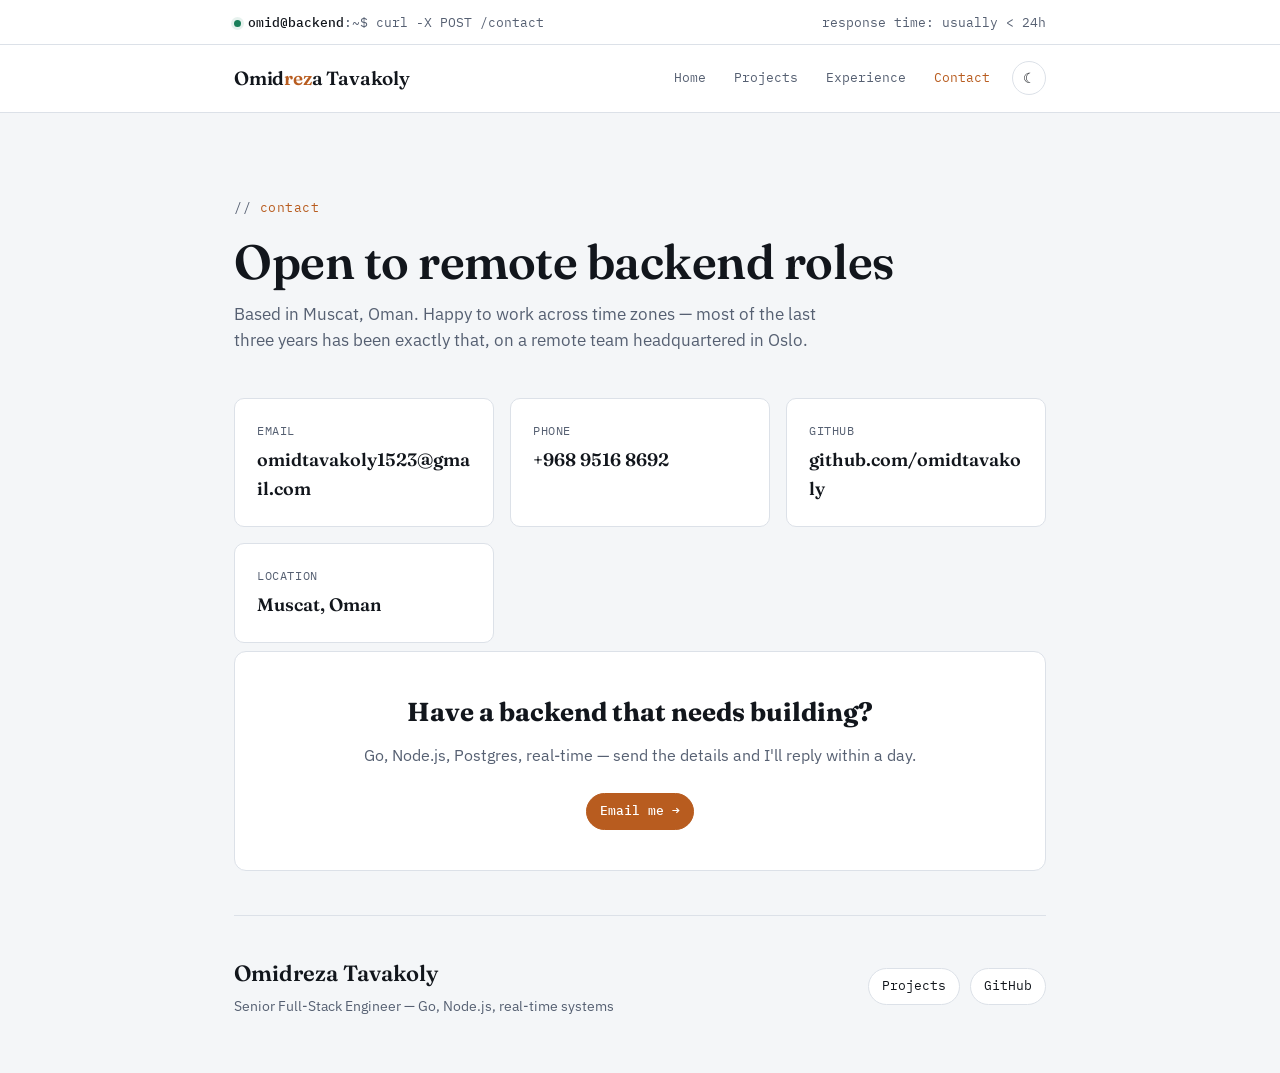
==== contact.html @ 440e560e "Initial portfolio site Static 4-page site (home, projects, experience, contact) built from GitHub re" ====
<!doctype html>
<html lang="en">
<head>
<meta charset="utf-8">
<meta name="viewport" content="width=device-width, initial-scale=1">
<title>Contact — Omidreza Tavakoly</title>
<meta name="description" content="Get in touch with Omidreza Tavakoly — backend engineer, open to remote roles.">
<link rel="icon" type="image/svg+xml" href="assets/favicon.svg">
<link rel="preconnect" href="https://fonts.googleapis.com">
<link rel="preconnect" href="https://fonts.gstatic.com" crossorigin>
<link href="https://fonts.googleapis.com/css2?family=Fraunces:opsz,wght@9..144,400;9..144,500;9..144,600;9..144,700&family=IBM+Plex+Sans:wght@400;500;600&family=IBM+Plex+Mono:wght@400;500;600&display=swap" rel="stylesheet">
<link rel="stylesheet" href="assets/styles.css">
<script>(function(){try{var t=localStorage.getItem('theme');if(t)document.documentElement.setAttribute('data-theme',t);}catch(e){}})();</script>
</head>
<body>

<div class="topbar">
  <div class="topbar-inner">
    <span><span class="dot"></span><b>omid@backend</b>:~$ curl -X POST /contact</span>
    <span>response time: usually &lt; 24h</span>
  </div>
</div>

<nav class="site-nav">
  <div class="nav-inner">
    <a class="wordmark" href="index.html">Omid<span>rez</span>a Tavakoly</a>
    <div class="nav-links">
      <a href="index.html">Home</a>
      <a href="projects.html">Projects</a>
      <a href="experience.html">Experience</a>
      <a href="contact.html" aria-current="page">Contact</a>
      <button class="theme-toggle" id="theme-toggle" type="button" aria-label="Toggle theme">☾</button>
    </div>
  </div>
</nav>

<div class="wrap">
  <header class="hero" style="padding-bottom: 12px;">
    <p class="eyebrow">contact</p>
    <h1 style="font-size: clamp(34px, 5vw, 48px);">Open to remote backend roles</h1>
    <p class="summary">
      Based in Muscat, Oman. Happy to work across time zones — most of the last three
      years has been exactly that, on a remote team headquartered in Oslo.
    </p>
  </header>

  <section id="details" style="border-top:none; padding-top:0;">
    <div class="contact-grid">
      <a class="contact-card" href="mailto:omidtavakoly1523@gmail.com">
        <span class="k">Email</span>
        <span class="v">omidtavakoly1523@gmail.com</span>
      </a>
      <a class="contact-card" href="tel:+96895168692">
        <span class="k">Phone</span>
        <span class="v">+968 9516 8692</span>
      </a>
      <a class="contact-card" href="https://github.com/omidtavakoly" target="_blank" rel="noopener">
        <span class="k">GitHub</span>
        <span class="v">github.com/omidtavakoly</span>
      </a>
      <div class="contact-card">
        <span class="k">Location</span>
        <span class="v">Muscat, Oman</span>
      </div>
    </div>

    <div class="cta-block">
      <h2>Have a backend that needs building?</h2>
      <p>Go, Node.js, Postgres, real-time — send the details and I'll reply within a day.</p>
      <a class="pill primary" href="mailto:omidtavakoly1523@gmail.com?subject=Let%27s%20talk%20backend">Email me →</a>
    </div>
  </section>

  <footer>
    <div class="foot-inner">
      <div>
        <p class="foot-title">Omidreza Tavakoly</p>
        <p class="foot-sub">Senior Full-Stack Engineer — Go, Node.js, real-time systems</p>
      </div>
      <div class="foot-links">
        <a class="pill" href="projects.html">Projects</a>
        <a class="pill" href="https://github.com/omidtavakoly">GitHub</a>
      </div>
    </div>
  </footer>
</div>

<script src="assets/theme.js" defer></script>
</body>
</html>
---- assets/styles.css ----
/* Omidreza Tavakoly — portfolio. Tokens first, components second. */

:root {
  --bg: #F4F6F8;
  --surface: #FFFFFF;
  --surface-2: #EBEEF2;
  --border: #DCE1E8;
  --text: #12161C;
  --text-dim: #566072;
  --accent: #B85C1F;
  --accent-ink: #FFFFFF;
  --accent-soft: rgba(184, 92, 31, 0.10);
  --status: #1A7F5A;
  --status-soft: rgba(26, 127, 90, 0.10);

  --font-display: 'Fraunces', Georgia, 'Times New Roman', serif;
  --font-body: 'IBM Plex Sans', -apple-system, BlinkMacSystemFont, 'Segoe UI', sans-serif;
  --font-mono: 'IBM Plex Mono', ui-monospace, 'SFMono-Regular', Menlo, monospace;
}

@media (prefers-color-scheme: dark) {
  :root:not([data-theme="light"]) {
    --bg: #0B0F14;
    --surface: #11161D;
    --surface-2: #161D26;
    --border: #232C38;
    --text: #E7ECF2;
    --text-dim: #8B97A8;
    --accent: #FF9A4D;
    --accent-ink: #1A1005;
    --accent-soft: rgba(255, 154, 77, 0.14);
    --status: #4FD8A5;
    --status-soft: rgba(79, 216, 165, 0.14);
  }
}
:root[data-theme="dark"] {
  --bg: #0B0F14;
  --surface: #11161D;
  --surface-2: #161D26;
  --border: #232C38;
  --text: #E7ECF2;
  --text-dim: #8B97A8;
  --accent: #FF9A4D;
  --accent-ink: #1A1005;
  --accent-soft: rgba(255, 154, 77, 0.14);
  --status: #4FD8A5;
  --status-soft: rgba(79, 216, 165, 0.14);
}

* { box-sizing: border-box; }
html { color-scheme: light dark; }
body {
  margin: 0;
  background: var(--bg);
  color: var(--text);
  font-family: var(--font-body);
  font-size: 16px;
  line-height: 1.6;
  -webkit-font-smoothing: antialiased;
}
::selection { background: var(--accent-soft); color: var(--text); }
a { color: inherit; }
img { max-width: 100%; }

.wrap { max-width: 860px; margin: 0 auto; padding: 0 24px; }

/* ---------- topbar / nav ---------- */
.topbar { border-bottom: 1px solid var(--border); background: var(--surface); }
.topbar-inner {
  max-width: 860px; margin: 0 auto; padding: 12px 24px;
  display: flex; align-items: center; justify-content: space-between;
  font-family: var(--font-mono); font-size: 12.5px; color: var(--text-dim);
}
.topbar b { color: var(--text); font-weight: 500; }
.dot {
  display: inline-block; width: 7px; height: 7px; border-radius: 50%;
  background: var(--status); margin-right: 7px;
  box-shadow: 0 0 0 3px var(--status-soft);
  animation: pulse 2.4s ease-in-out infinite;
}
@media (prefers-reduced-motion: reduce) { .dot { animation: none; } }
@keyframes pulse { 0%, 100% { opacity: 1; } 50% { opacity: .45; } }

@media (max-width: 480px) {
  .topbar-inner { flex-direction: column; align-items: flex-start; gap: 4px; }
}

nav.site-nav { border-bottom: 1px solid var(--border); background: var(--surface); }
.nav-inner {
  max-width: 860px; margin: 0 auto; padding: 16px 24px;
  display: flex; align-items: center; justify-content: space-between; gap: 20px;
}
.wordmark {
  font-family: var(--font-display); font-weight: 600; font-size: 19px;
  text-decoration: none; color: var(--text); letter-spacing: -0.01em;
}
.wordmark span { color: var(--accent); }
.nav-links { display: flex; align-items: center; gap: 4px; flex-wrap: wrap; }
.nav-links a {
  font-family: var(--font-mono); font-size: 13px; text-decoration: none;
  color: var(--text-dim); padding: 7px 12px; border-radius: 6px;
}
.nav-links a:hover { color: var(--text); background: var(--surface-2); }
.nav-links a[aria-current="page"] { color: var(--accent); }
.theme-toggle {
  border: 1px solid var(--border); background: var(--surface);
  color: var(--text); border-radius: 20px; width: 34px; height: 34px;
  cursor: pointer; font-size: 14px; display: inline-flex;
  align-items: center; justify-content: center; margin-left: 6px;
}
.theme-toggle:hover { background: var(--surface-2); }

/* ---------- hero ---------- */
.hero { padding: 72px 0 56px; }
.eyebrow {
  font-family: var(--font-mono); font-size: 13px; color: var(--accent);
  letter-spacing: .04em; margin-bottom: 18px;
}
.eyebrow::before { content: "// "; color: var(--text-dim); }
h1 {
  font-family: var(--font-display); font-weight: 600;
  font-size: clamp(38px, 6vw, 58px); line-height: 1.05; letter-spacing: -0.01em;
  margin: 0 0 14px; text-wrap: balance;
}
.role {
  font-family: var(--font-display); font-style: italic; font-weight: 500;
  font-size: clamp(17px, 2.4vw, 21px); color: var(--text-dim);
  margin: 0 0 26px; text-wrap: balance;
}
.summary { max-width: 62ch; color: var(--text-dim); font-size: 16.5px; margin: 0 0 32px; }
.contact-row { display: flex; flex-wrap: wrap; gap: 10px; }
.pill {
  display: inline-flex; align-items: center; gap: 6px; font-family: var(--font-mono);
  font-size: 13px; padding: 7px 13px; border-radius: 20px; border: 1px solid var(--border);
  background: var(--surface); color: var(--text); text-decoration: none;
}
.pill.primary { background: var(--accent); color: var(--accent-ink); border-color: var(--accent); font-weight: 500; }

/* ---------- section scaffolding ---------- */
section { padding: 44px 0; border-top: 1px solid var(--border); }
section:first-of-type { border-top: none; }
.section-label {
  font-family: var(--font-mono); font-size: 12.5px; letter-spacing: .06em;
  text-transform: uppercase; color: var(--text-dim); margin: 0 0 10px;
}
.section-label::before { content: "// "; color: var(--accent); }
h2.section-title { font-family: var(--font-display); font-size: 28px; font-weight: 600; margin: 0 0 28px; }
.section-intro { color: var(--text-dim); max-width: 62ch; margin: -14px 0 28px; font-size: 15px; }

/* ---------- stack ---------- */
.stack-grid { display: grid; grid-template-columns: repeat(auto-fit, minmax(230px, 1fr)); gap: 22px 32px; }
.stack-group h3 {
  font-family: var(--font-mono); font-size: 12.5px; text-transform: uppercase;
  letter-spacing: .05em; color: var(--accent); margin: 0 0 10px; font-weight: 500;
}
.stack-group p { margin: 0; color: var(--text); font-size: 14.5px; line-height: 1.65; }

/* ---------- projects ---------- */
.projects { display: flex; flex-direction: column; gap: 18px; }
.card { background: var(--surface); border: 1px solid var(--border); border-radius: 10px; padding: 24px 26px; }
.card-head { display: flex; align-items: baseline; justify-content: space-between; gap: 16px; flex-wrap: wrap; margin-bottom: 10px; }
.route { font-family: var(--font-mono); font-size: 12.5px; color: var(--text-dim); }
.route .verb { color: var(--accent); font-weight: 500; }
.status-pill { font-family: var(--font-mono); font-size: 11.5px; padding: 3px 9px; border-radius: 20px; white-space: nowrap; }
.status-pill.private { color: var(--text-dim); border: 1px solid var(--border); }
.status-pill.org { color: var(--accent); background: var(--accent-soft); border: 1px solid transparent; }
.status-pill.public { color: var(--status); background: var(--status-soft); border: 1px solid transparent; }
.card h3.proj-title { font-family: var(--font-display); font-size: 22px; font-weight: 600; margin: 2px 0 10px; }
.card p.desc { color: var(--text-dim); font-size: 15px; margin: 0 0 16px; max-width: 68ch; }
.tags { display: flex; flex-wrap: wrap; gap: 8px; }
.tag { font-family: var(--font-mono); font-size: 12px; color: var(--text); background: var(--surface-2); border: 1px solid var(--border); padding: 4px 10px; border-radius: 6px; }
.card-foot { margin-top: 16px; padding-top: 14px; border-top: 1px dashed var(--border); font-family: var(--font-mono); font-size: 12.5px; color: var(--text-dim); }
.card-foot a { color: var(--accent); text-decoration: none; }
.card-foot a:hover { text-decoration: underline; }

/* ---------- deployment log / experience ---------- */
.log { display: flex; flex-direction: column; }
.log-entry { display: grid; grid-template-columns: 148px 1fr; gap: 24px; padding: 22px 0; border-top: 1px solid var(--border); }
.log-entry:first-of-type { border-top: none; padding-top: 0; }
.log-date { font-family: var(--font-mono); font-size: 12.5px; color: var(--text-dim); padding-top: 3px; }
.log-body h3 { font-family: var(--font-body); font-size: 17px; font-weight: 600; margin: 0 0 2px; }
.log-role { font-family: var(--font-mono); font-size: 12.5px; color: var(--accent); margin: 0 0 12px; }
.log-body ul { margin: 0; padding-left: 18px; color: var(--text-dim); font-size: 14.5px; }
.log-body li { margin-bottom: 5px; }
@media (max-width: 560px) { .log-entry { grid-template-columns: 1fr; gap: 6px; } }

/* ---------- contact page ---------- */
.contact-grid { display: grid; grid-template-columns: repeat(auto-fit, minmax(220px, 1fr)); gap: 16px; }
.contact-card {
  background: var(--surface); border: 1px solid var(--border); border-radius: 10px;
  padding: 22px; display: flex; flex-direction: column; gap: 6px; text-decoration: none;
}
.contact-card .k { font-family: var(--font-mono); font-size: 12px; color: var(--text-dim); text-transform: uppercase; letter-spacing: .05em; }
.contact-card .v { font-family: var(--font-display); font-size: 18px; font-weight: 600; color: var(--text); overflow-wrap: anywhere; }
.contact-card:hover { border-color: var(--accent); }
.cta-block {
  background: var(--surface); border: 1px solid var(--border); border-radius: 12px;
  padding: 40px; text-align: center; margin-top: 8px;
}
.cta-block h2 { font-family: var(--font-display); font-size: 26px; margin: 0 0 10px; }
.cta-block p { color: var(--text-dim); margin: 0 0 24px; }

/* ---------- footer ---------- */
footer { border-top: 1px solid var(--border); padding: 40px 0 56px; }
footer .foot-inner { display: flex; justify-content: space-between; align-items: center; flex-wrap: wrap; gap: 16px; }
footer .foot-title { font-family: var(--font-display); font-size: 22px; font-weight: 600; margin: 0 0 4px; }
footer .foot-sub { color: var(--text-dim); font-size: 14px; margin: 0; }
footer .foot-links { display: flex; gap: 10px; flex-wrap: wrap; }

a:focus-visible, .pill:focus-visible, .theme-toggle:focus-visible { outline: 2px solid var(--accent); outline-offset: 2px; }
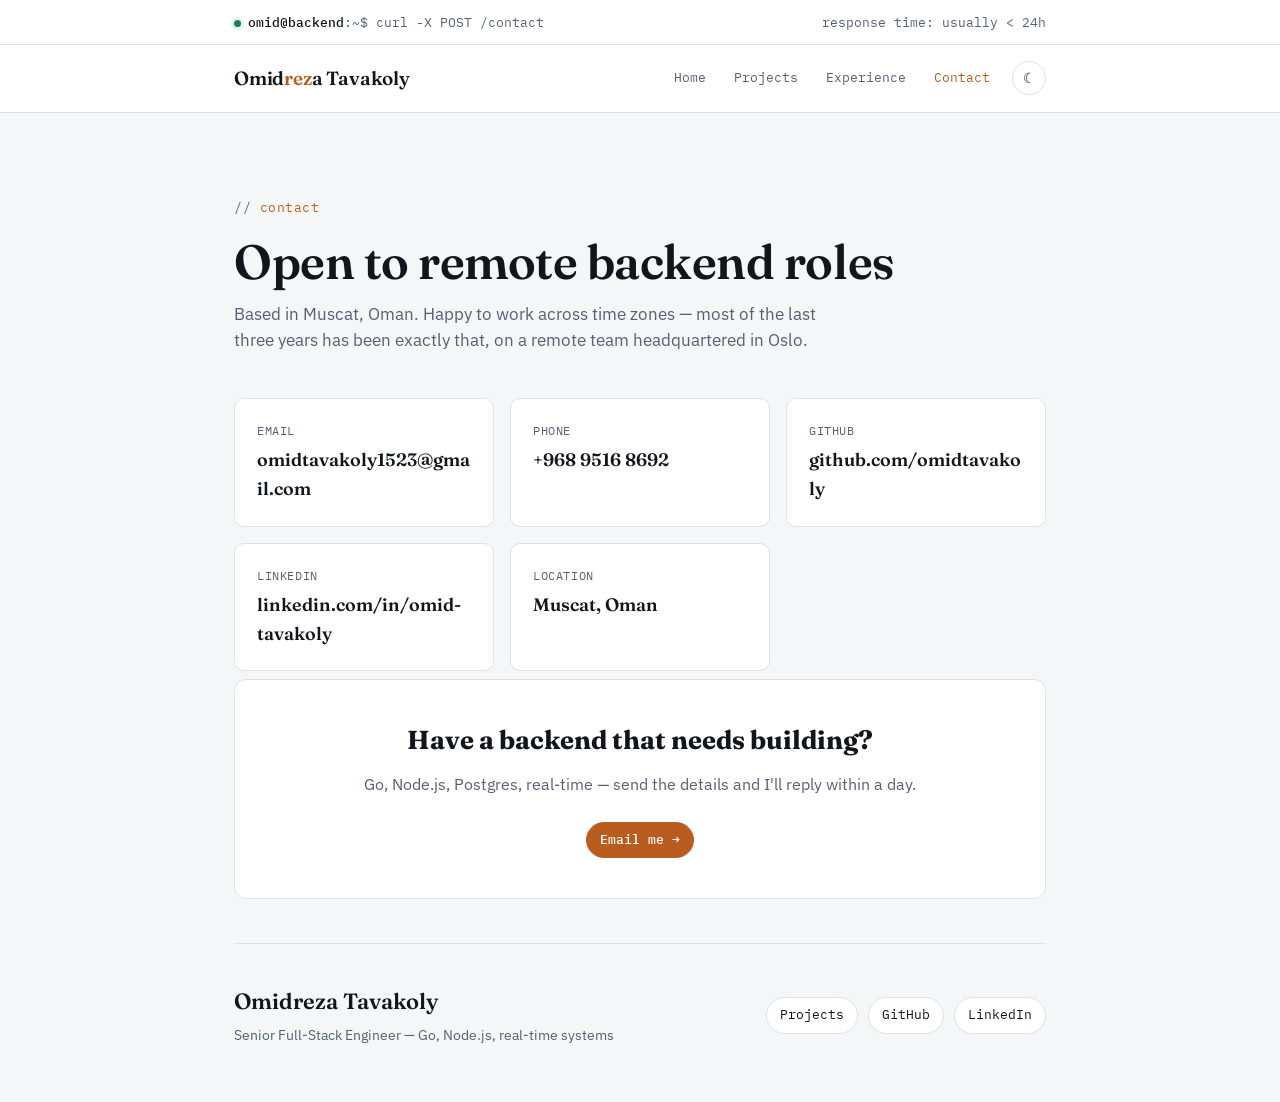
==== commit 8b68c95f: "Feature strongest projects on home page, add LinkedIn Home now highlights LENIO, Mafia, the AI Suppo" ====
--- a/contact.html
+++ b/contact.html
@@ -58,6 +58,10 @@
         <span class="k">GitHub</span>
         <span class="v">github.com/omidtavakoly</span>
       </a>
+      <a class="contact-card" href="https://www.linkedin.com/in/omid-tavakoly/" target="_blank" rel="noopener">
+        <span class="k">LinkedIn</span>
+        <span class="v">linkedin.com/in/omid-tavakoly</span>
+      </a>
       <div class="contact-card">
         <span class="k">Location</span>
         <span class="v">Muscat, Oman</span>
@@ -80,6 +84,7 @@
       <div class="foot-links">
         <a class="pill" href="projects.html">Projects</a>
         <a class="pill" href="https://github.com/omidtavakoly">GitHub</a>
+        <a class="pill" href="https://www.linkedin.com/in/omid-tavakoly/">LinkedIn</a>
       </div>
     </div>
   </footer>
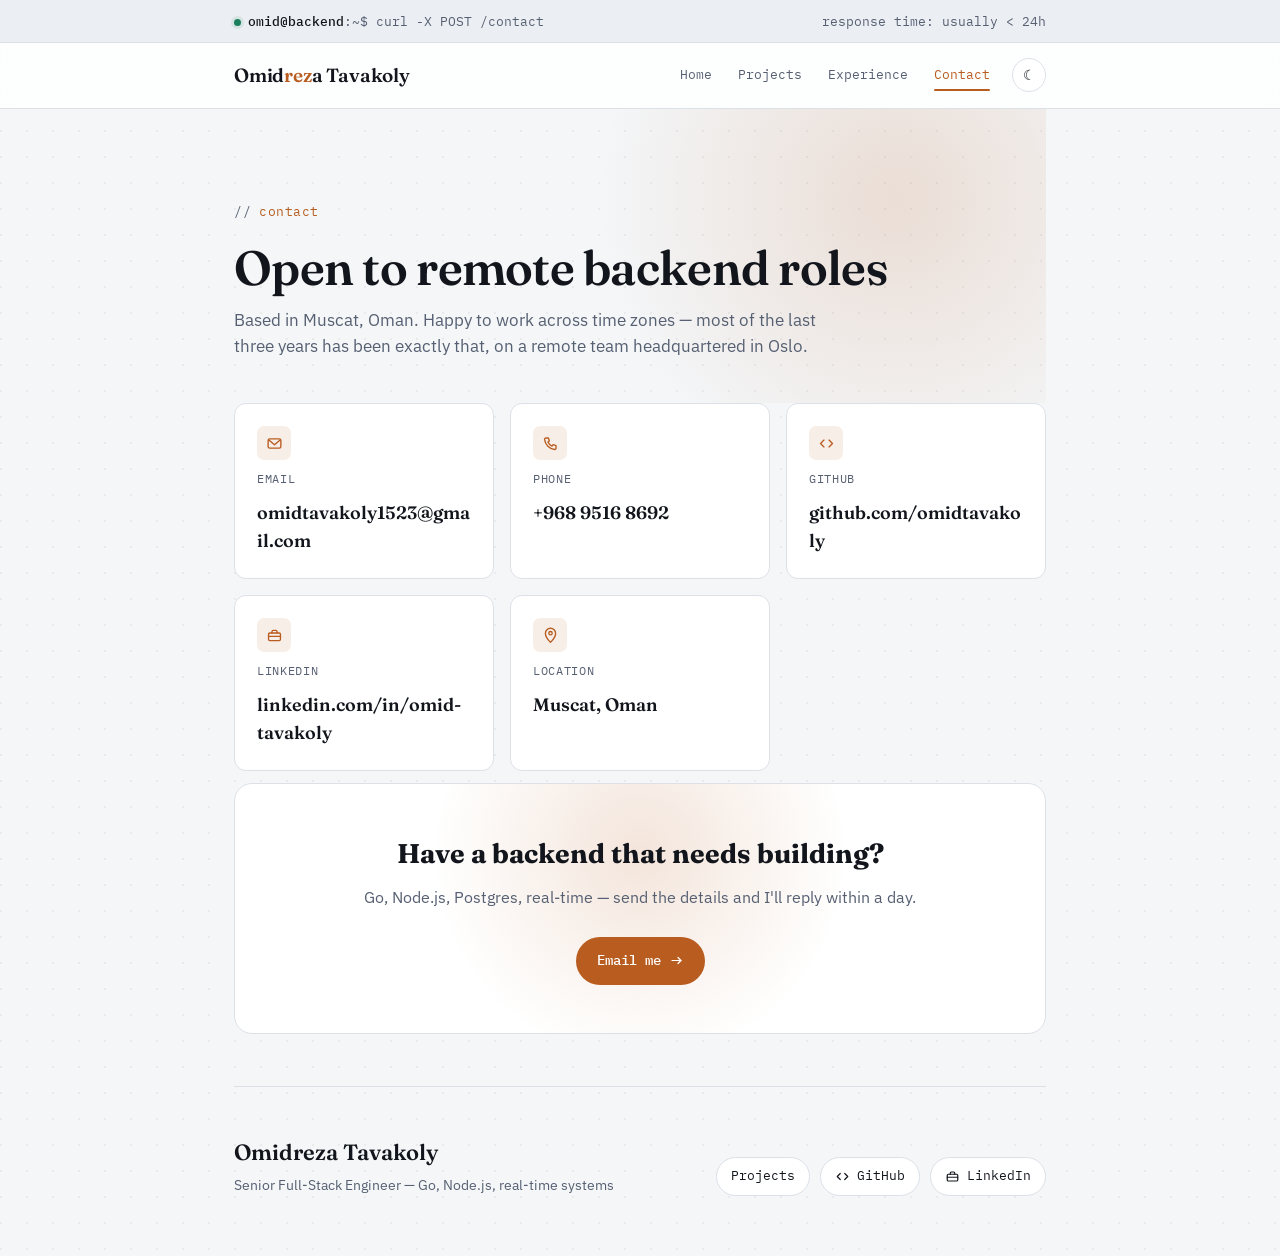
==== commit f974363d: "Major visual polish pass Sticky blurred nav with scroll shadow, ambient accent glow in the hero and " ====
--- a/contact.html
+++ b/contact.html
@@ -47,22 +47,27 @@
   <section id="details" style="border-top:none; padding-top:0;">
     <div class="contact-grid">
       <a class="contact-card" href="mailto:omidtavakoly1523@gmail.com">
+        <span class="icon-badge"><svg class="icon" viewBox="0 0 20 20"><rect x="2.5" y="4.5" width="15" height="11" rx="2"/><path d="M3 5.5l7 6 7-6"/></svg></span>
         <span class="k">Email</span>
         <span class="v">omidtavakoly1523@gmail.com</span>
       </a>
       <a class="contact-card" href="tel:+96895168692">
+        <span class="icon-badge"><svg class="icon" viewBox="0 0 20 20"><path d="M4.5 3.5h3l1.2 3.4-1.8 1.4a10.5 10.5 0 0 0 4.8 4.8l1.4-1.8 3.4 1.2v3a1.5 1.5 0 0 1-1.6 1.5A13.5 13.5 0 0 1 3 5.1a1.5 1.5 0 0 1 1.5-1.6Z"/></svg></span>
         <span class="k">Phone</span>
         <span class="v">+968 9516 8692</span>
       </a>
       <a class="contact-card" href="https://github.com/omidtavakoly" target="_blank" rel="noopener">
+        <span class="icon-badge"><svg class="icon" viewBox="0 0 20 20"><path d="M7 6 3 10l4 4"/><path d="M13 6l4 4-4 4"/></svg></span>
         <span class="k">GitHub</span>
         <span class="v">github.com/omidtavakoly</span>
       </a>
       <a class="contact-card" href="https://www.linkedin.com/in/omid-tavakoly/" target="_blank" rel="noopener">
+        <span class="icon-badge"><svg class="icon" viewBox="0 0 20 20"><rect x="3" y="7" width="14" height="9" rx="1.5"/><path d="M7 7V5.5A1.5 1.5 0 0 1 8.5 4h3A1.5 1.5 0 0 1 13 5.5V7"/><path d="M3 11h14"/></svg></span>
         <span class="k">LinkedIn</span>
         <span class="v">linkedin.com/in/omid-tavakoly</span>
       </a>
       <div class="contact-card">
+        <span class="icon-badge"><svg class="icon" viewBox="0 0 20 20"><path d="M10 18s6-6 6-10.5A6 6 0 1 0 4 7.5C4 12 10 18 10 18Z"/><circle cx="10" cy="7.3" r="2"/></svg></span>
         <span class="k">Location</span>
         <span class="v">Muscat, Oman</span>
       </div>
@@ -71,7 +76,7 @@
     <div class="cta-block">
       <h2>Have a backend that needs building?</h2>
       <p>Go, Node.js, Postgres, real-time — send the details and I'll reply within a day.</p>
-      <a class="pill primary" href="mailto:omidtavakoly1523@gmail.com?subject=Let%27s%20talk%20backend">Email me →</a>
+      <a class="btn btn-primary" href="mailto:omidtavakoly1523@gmail.com?subject=Let%27s%20talk%20backend">Email me <svg class="icon" viewBox="0 0 20 20"><path d="M4 10h12"/><path d="M12 6l4 4-4 4"/></svg></a>
     </div>
   </section>
 
@@ -83,8 +88,8 @@
       </div>
       <div class="foot-links">
         <a class="pill" href="projects.html">Projects</a>
-        <a class="pill" href="https://github.com/omidtavakoly">GitHub</a>
-        <a class="pill" href="https://www.linkedin.com/in/omid-tavakoly/">LinkedIn</a>
+        <a class="pill" href="https://github.com/omidtavakoly"><svg class="icon" viewBox="0 0 20 20"><path d="M7 6 3 10l4 4"/><path d="M13 6l4 4-4 4"/></svg>GitHub</a>
+        <a class="pill" href="https://www.linkedin.com/in/omid-tavakoly/"><svg class="icon" viewBox="0 0 20 20"><rect x="3" y="7" width="14" height="9" rx="1.5"/><path d="M7 7V5.5A1.5 1.5 0 0 1 8.5 4h3A1.5 1.5 0 0 1 13 5.5V7"/><path d="M3 11h14"/></svg>LinkedIn</a>
       </div>
     </div>
   </footer>
--- a/assets/styles.css
+++ b/assets/styles.css
@@ -4,18 +4,28 @@
   --bg: #F4F6F8;
   --surface: #FFFFFF;
   --surface-2: #EBEEF2;
+  --surface-translucent: rgba(255, 255, 255, 0.82);
   --border: #DCE1E8;
+  --border-strong: #C7CFDA;
   --text: #12161C;
   --text-dim: #566072;
   --accent: #B85C1F;
   --accent-ink: #FFFFFF;
   --accent-soft: rgba(184, 92, 31, 0.10);
+  --accent-glow: rgba(184, 92, 31, 0.16);
   --status: #1A7F5A;
   --status-soft: rgba(26, 127, 90, 0.10);
+  --grid-dot: rgba(18, 22, 28, 0.05);
+  --shadow-color: rgba(23, 28, 36, 0.10);
+  --shadow-color-strong: rgba(23, 28, 36, 0.16);
 
   --font-display: 'Fraunces', Georgia, 'Times New Roman', serif;
   --font-body: 'IBM Plex Sans', -apple-system, BlinkMacSystemFont, 'Segoe UI', sans-serif;
   --font-mono: 'IBM Plex Mono', ui-monospace, 'SFMono-Regular', Menlo, monospace;
+
+  --space-1: 4px; --space-2: 8px; --space-3: 12px; --space-4: 16px;
+  --space-5: 24px; --space-6: 32px; --space-7: 48px; --space-8: 64px; --space-9: 96px;
+  --radius-sm: 7px; --radius-md: 12px; --radius-lg: 18px; --radius-pill: 999px;
 }
 
 @media (prefers-color-scheme: dark) {
@@ -23,51 +33,68 @@
     --bg: #0B0F14;
     --surface: #11161D;
     --surface-2: #161D26;
+    --surface-translucent: rgba(13, 17, 23, 0.72);
     --border: #232C38;
+    --border-strong: #303B4A;
     --text: #E7ECF2;
     --text-dim: #8B97A8;
     --accent: #FF9A4D;
     --accent-ink: #1A1005;
     --accent-soft: rgba(255, 154, 77, 0.14);
+    --accent-glow: rgba(255, 154, 77, 0.16);
     --status: #4FD8A5;
     --status-soft: rgba(79, 216, 165, 0.14);
+    --grid-dot: rgba(255, 255, 255, 0.045);
+    --shadow-color: rgba(0, 0, 0, 0.35);
+    --shadow-color-strong: rgba(0, 0, 0, 0.5);
   }
 }
 :root[data-theme="dark"] {
   --bg: #0B0F14;
   --surface: #11161D;
   --surface-2: #161D26;
+  --surface-translucent: rgba(13, 17, 23, 0.72);
   --border: #232C38;
+  --border-strong: #303B4A;
   --text: #E7ECF2;
   --text-dim: #8B97A8;
   --accent: #FF9A4D;
   --accent-ink: #1A1005;
   --accent-soft: rgba(255, 154, 77, 0.14);
+  --accent-glow: rgba(255, 154, 77, 0.16);
   --status: #4FD8A5;
   --status-soft: rgba(79, 216, 165, 0.14);
+  --grid-dot: rgba(255, 255, 255, 0.045);
+  --shadow-color: rgba(0, 0, 0, 0.35);
+  --shadow-color-strong: rgba(0, 0, 0, 0.5);
 }
 
 * { box-sizing: border-box; }
 html { color-scheme: light dark; }
 body {
   margin: 0;
-  background: var(--bg);
+  background:
+    radial-gradient(circle at 1px 1px, var(--grid-dot) 1px, transparent 0) 0 0 / 26px 26px,
+    var(--bg);
   color: var(--text);
   font-family: var(--font-body);
   font-size: 16px;
   line-height: 1.6;
   -webkit-font-smoothing: antialiased;
+  text-rendering: optimizeLegibility;
 }
 ::selection { background: var(--accent-soft); color: var(--text); }
 a { color: inherit; }
 img { max-width: 100%; }
+hr.rule { border: none; height: 1px; background: linear-gradient(90deg, var(--border), transparent 85%); margin: 0; }
 
 .wrap { max-width: 860px; margin: 0 auto; padding: 0 24px; }
-
-/* ---------- topbar / nav ---------- */
-.topbar { border-bottom: 1px solid var(--border); background: var(--surface); }
+.icon { width: 15px; height: 15px; flex-shrink: 0; stroke: currentColor; fill: none; stroke-width: 1.6; stroke-linecap: round; stroke-linejoin: round; }
+
+/* ---------- topbar ---------- */
+.topbar { border-bottom: 1px solid var(--border); background: var(--surface-2); }
 .topbar-inner {
-  max-width: 860px; margin: 0 auto; padding: 12px 24px;
+  max-width: 860px; margin: 0 auto; padding: 11px 24px;
   display: flex; align-items: center; justify-content: space-between;
   font-family: var(--font-mono); font-size: 12.5px; color: var(--text-dim);
 }
@@ -85,9 +112,17 @@
   .topbar-inner { flex-direction: column; align-items: flex-start; gap: 4px; }
 }
 
-nav.site-nav { border-bottom: 1px solid var(--border); background: var(--surface); }
+/* ---------- nav ---------- */
+nav.site-nav {
+  position: sticky; top: 0; z-index: 40;
+  border-bottom: 1px solid var(--border);
+  background: var(--surface-translucent);
+  backdrop-filter: blur(12px); -webkit-backdrop-filter: blur(12px);
+  transition: box-shadow .25s ease, border-color .25s ease;
+}
+nav.site-nav.is-scrolled { box-shadow: 0 12px 28px -18px var(--shadow-color-strong); }
 .nav-inner {
-  max-width: 860px; margin: 0 auto; padding: 16px 24px;
+  max-width: 860px; margin: 0 auto; padding: 15px 24px;
   display: flex; align-items: center; justify-content: space-between; gap: 20px;
 }
 .wordmark {
@@ -95,31 +130,45 @@
   text-decoration: none; color: var(--text); letter-spacing: -0.01em;
 }
 .wordmark span { color: var(--accent); }
-.nav-links { display: flex; align-items: center; gap: 4px; flex-wrap: wrap; }
+.nav-links { display: flex; align-items: center; gap: 2px; flex-wrap: wrap; }
 .nav-links a {
+  position: relative;
   font-family: var(--font-mono); font-size: 13px; text-decoration: none;
-  color: var(--text-dim); padding: 7px 12px; border-radius: 6px;
+  color: var(--text-dim); padding: 7px 12px; border-radius: var(--radius-sm);
+  transition: color .15s ease, background-color .15s ease;
 }
 .nav-links a:hover { color: var(--text); background: var(--surface-2); }
 .nav-links a[aria-current="page"] { color: var(--accent); }
+.nav-links a[aria-current="page"]::after {
+  content: ""; position: absolute; left: 12px; right: 12px; bottom: 2px;
+  height: 2px; border-radius: 2px; background: var(--accent);
+}
 .theme-toggle {
   border: 1px solid var(--border); background: var(--surface);
   color: var(--text); border-radius: 20px; width: 34px; height: 34px;
   cursor: pointer; font-size: 14px; display: inline-flex;
-  align-items: center; justify-content: center; margin-left: 6px;
-}
-.theme-toggle:hover { background: var(--surface-2); }
+  align-items: center; justify-content: center; margin-left: 8px;
+  transition: border-color .15s ease, transform .15s ease, background-color .15s ease;
+}
+.theme-toggle:hover { background: var(--surface-2); border-color: var(--border-strong); transform: rotate(-8deg); }
 
 /* ---------- hero ---------- */
-.hero { padding: 72px 0 56px; }
+.hero { position: relative; padding: 80px 0 60px; overflow: hidden; }
+.hero::before {
+  content: ""; position: absolute; top: -220px; right: -160px; width: 620px; height: 620px;
+  background: radial-gradient(circle, var(--accent-glow) 0%, transparent 68%);
+  pointer-events: none; z-index: 0;
+}
+.hero > * { position: relative; z-index: 1; }
 .eyebrow {
+  display: inline-flex; align-items: center; gap: 8px;
   font-family: var(--font-mono); font-size: 13px; color: var(--accent);
-  letter-spacing: .04em; margin-bottom: 18px;
-}
-.eyebrow::before { content: "// "; color: var(--text-dim); }
+  letter-spacing: .04em; margin-bottom: 20px;
+}
+.eyebrow::before { content: "//"; color: var(--text-dim); }
 h1 {
   font-family: var(--font-display); font-weight: 600;
-  font-size: clamp(38px, 6vw, 58px); line-height: 1.05; letter-spacing: -0.01em;
+  font-size: clamp(38px, 6vw, 58px); line-height: 1.04; letter-spacing: -0.015em;
   margin: 0 0 14px; text-wrap: balance;
 }
 .role {
@@ -129,82 +178,168 @@
 }
 .summary { max-width: 62ch; color: var(--text-dim); font-size: 16.5px; margin: 0 0 32px; }
 .contact-row { display: flex; flex-wrap: wrap; gap: 10px; }
+
 .pill {
-  display: inline-flex; align-items: center; gap: 6px; font-family: var(--font-mono);
-  font-size: 13px; padding: 7px 13px; border-radius: 20px; border: 1px solid var(--border);
+  display: inline-flex; align-items: center; gap: 7px; font-family: var(--font-mono);
+  font-size: 13px; padding: 8px 14px; border-radius: var(--radius-pill); border: 1px solid var(--border);
   background: var(--surface); color: var(--text); text-decoration: none;
-}
+  transition: border-color .15s ease, color .15s ease, transform .15s ease, background-color .15s ease;
+}
+.pill:hover { border-color: var(--border-strong); transform: translateY(-1px); }
 .pill.primary { background: var(--accent); color: var(--accent-ink); border-color: var(--accent); font-weight: 500; }
+.pill.primary:hover { box-shadow: 0 10px 22px -10px var(--accent-glow); }
+
+.btn {
+  display: inline-flex; align-items: center; gap: 8px; font-family: var(--font-mono);
+  font-size: 13.5px; font-weight: 500; padding: 12px 20px; border-radius: var(--radius-pill);
+  text-decoration: none; border: 1px solid transparent; cursor: pointer;
+  transition: transform .18s ease, box-shadow .18s ease, border-color .18s ease, background-color .18s ease, color .18s ease;
+}
+.btn .icon { transition: transform .18s ease; }
+.btn:hover .icon { transform: translateX(3px); }
+.btn-primary { background: var(--accent); color: var(--accent-ink); }
+.btn-primary:hover { transform: translateY(-2px); box-shadow: 0 14px 28px -12px var(--accent-glow); }
+.btn-ghost { background: var(--surface); border-color: var(--border); color: var(--text); }
+.btn-ghost:hover { border-color: var(--accent); color: var(--accent); transform: translateY(-2px); }
+
+/* ---------- stat strip ---------- */
+.stat-strip {
+  display: flex; flex-wrap: wrap; gap: var(--space-7);
+  margin-top: var(--space-2); padding-top: var(--space-6); border-top: 1px solid var(--border);
+}
+.stat { display: flex; flex-direction: column; gap: 3px; }
+.stat .num {
+  font-family: var(--font-mono); font-size: 27px; font-weight: 600; color: var(--text);
+  font-variant-numeric: tabular-nums; letter-spacing: -0.01em;
+}
+.stat .label { font-family: var(--font-mono); font-size: 11px; text-transform: uppercase; letter-spacing: .07em; color: var(--text-dim); }
 
 /* ---------- section scaffolding ---------- */
-section { padding: 44px 0; border-top: 1px solid var(--border); }
+section { padding: 52px 0; border-top: 1px solid var(--border); }
 section:first-of-type { border-top: none; }
 .section-label {
   font-family: var(--font-mono); font-size: 12.5px; letter-spacing: .06em;
   text-transform: uppercase; color: var(--text-dim); margin: 0 0 10px;
 }
 .section-label::before { content: "// "; color: var(--accent); }
-h2.section-title { font-family: var(--font-display); font-size: 28px; font-weight: 600; margin: 0 0 28px; }
-.section-intro { color: var(--text-dim); max-width: 62ch; margin: -14px 0 28px; font-size: 15px; }
+h2.section-title { font-family: var(--font-display); font-size: 30px; font-weight: 600; margin: 0 0 30px; text-wrap: balance; }
+.section-intro { color: var(--text-dim); max-width: 62ch; margin: -16px 0 30px; font-size: 15px; }
 
 /* ---------- stack ---------- */
-.stack-grid { display: grid; grid-template-columns: repeat(auto-fit, minmax(230px, 1fr)); gap: 22px 32px; }
+.stack-grid { display: grid; grid-template-columns: repeat(auto-fit, minmax(230px, 1fr)); gap: 26px 32px; }
 .stack-group h3 {
+  display: flex; align-items: center; gap: 8px;
   font-family: var(--font-mono); font-size: 12.5px; text-transform: uppercase;
   letter-spacing: .05em; color: var(--accent); margin: 0 0 10px; font-weight: 500;
 }
-.stack-group p { margin: 0; color: var(--text); font-size: 14.5px; line-height: 1.65; }
+.stack-group h3::before { content: ""; width: 6px; height: 6px; border-radius: 50%; background: var(--accent); }
+.stack-group p { margin: 0; color: var(--text); font-size: 14.5px; line-height: 1.7; }
 
 /* ---------- projects ---------- */
-.projects { display: flex; flex-direction: column; gap: 18px; }
-.card { background: var(--surface); border: 1px solid var(--border); border-radius: 10px; padding: 24px 26px; }
-.card-head { display: flex; align-items: baseline; justify-content: space-between; gap: 16px; flex-wrap: wrap; margin-bottom: 10px; }
+.projects { display: flex; flex-direction: column; gap: 20px; }
+.card {
+  position: relative; overflow: hidden;
+  background: var(--surface); border: 1px solid var(--border); border-radius: var(--radius-md);
+  padding: 26px 28px;
+  transition: transform .2s ease, border-color .2s ease, box-shadow .2s ease;
+}
+.card::before {
+  content: ""; position: absolute; top: 0; left: 0; right: 0; height: 3px;
+  background: var(--accent); transform: scaleX(0); transform-origin: left;
+  transition: transform .3s ease;
+}
+.card:hover { transform: translateY(-3px); border-color: var(--border-strong); box-shadow: 0 18px 34px -20px var(--shadow-color-strong); }
+.card:hover::before { transform: scaleX(1); }
+.card-head { display: flex; align-items: baseline; justify-content: space-between; gap: 16px; flex-wrap: wrap; margin-bottom: 12px; }
 .route { font-family: var(--font-mono); font-size: 12.5px; color: var(--text-dim); }
 .route .verb { color: var(--accent); font-weight: 500; }
-.status-pill { font-family: var(--font-mono); font-size: 11.5px; padding: 3px 9px; border-radius: 20px; white-space: nowrap; }
+.status-pill { font-family: var(--font-mono); font-size: 11.5px; padding: 3px 10px; border-radius: var(--radius-pill); white-space: nowrap; }
 .status-pill.private { color: var(--text-dim); border: 1px solid var(--border); }
 .status-pill.org { color: var(--accent); background: var(--accent-soft); border: 1px solid transparent; }
 .status-pill.public { color: var(--status); background: var(--status-soft); border: 1px solid transparent; }
-.card h3.proj-title { font-family: var(--font-display); font-size: 22px; font-weight: 600; margin: 2px 0 10px; }
-.card p.desc { color: var(--text-dim); font-size: 15px; margin: 0 0 16px; max-width: 68ch; }
+.card h3.proj-title { font-family: var(--font-display); font-size: 22px; font-weight: 600; margin: 2px 0 12px; text-wrap: balance; }
+.card p.desc { color: var(--text-dim); font-size: 15px; margin: 0 0 18px; max-width: 68ch; }
 .tags { display: flex; flex-wrap: wrap; gap: 8px; }
-.tag { font-family: var(--font-mono); font-size: 12px; color: var(--text); background: var(--surface-2); border: 1px solid var(--border); padding: 4px 10px; border-radius: 6px; }
-.card-foot { margin-top: 16px; padding-top: 14px; border-top: 1px dashed var(--border); font-family: var(--font-mono); font-size: 12.5px; color: var(--text-dim); }
+.tag {
+  font-family: var(--font-mono); font-size: 12px; color: var(--text); background: var(--surface-2);
+  border: 1px solid var(--border); padding: 4px 10px; border-radius: var(--radius-sm);
+}
+.card-foot { margin-top: 18px; padding-top: 15px; border-top: 1px dashed var(--border); font-family: var(--font-mono); font-size: 12.5px; color: var(--text-dim); }
 .card-foot a { color: var(--accent); text-decoration: none; }
 .card-foot a:hover { text-decoration: underline; }
 
-/* ---------- deployment log / experience ---------- */
-.log { display: flex; flex-direction: column; }
-.log-entry { display: grid; grid-template-columns: 148px 1fr; gap: 24px; padding: 22px 0; border-top: 1px solid var(--border); }
-.log-entry:first-of-type { border-top: none; padding-top: 0; }
-.log-date { font-family: var(--font-mono); font-size: 12.5px; color: var(--text-dim); padding-top: 3px; }
-.log-body h3 { font-family: var(--font-body); font-size: 17px; font-weight: 600; margin: 0 0 2px; }
-.log-role { font-family: var(--font-mono); font-size: 12.5px; color: var(--accent); margin: 0 0 12px; }
-.log-body ul { margin: 0; padding-left: 18px; color: var(--text-dim); font-size: 14.5px; }
-.log-body li { margin-bottom: 5px; }
-@media (max-width: 560px) { .log-entry { grid-template-columns: 1fr; gap: 6px; } }
+/* ---------- deployment log / experience timeline ---------- */
+.timeline { display: flex; flex-direction: column; }
+.tl-item { display: grid; grid-template-columns: 132px 28px 1fr; column-gap: var(--space-5); padding-bottom: var(--space-8); }
+.tl-item:last-child { padding-bottom: 0; }
+.tl-date { font-family: var(--font-mono); font-size: 12.5px; color: var(--text-dim); padding-top: 4px; text-align: right; font-variant-numeric: tabular-nums; }
+.tl-marker { position: relative; display: flex; justify-content: center; }
+.tl-marker::before {
+  content: ""; position: absolute; top: 18px; bottom: calc(var(--space-8) * -1);
+  width: 1px; background: var(--border);
+}
+.tl-item:last-child .tl-marker::before { display: none; }
+.tl-dot {
+  width: 11px; height: 11px; border-radius: 50%; margin-top: 5px;
+  background: var(--accent); box-shadow: 0 0 0 4px var(--accent-soft); flex-shrink: 0;
+}
+.tl-body h3 { font-family: var(--font-body); font-size: 17.5px; font-weight: 600; margin: 0 0 2px; }
+.tl-role { font-family: var(--font-mono); font-size: 12.5px; color: var(--accent); margin: 0 0 14px; }
+.tl-body ul { margin: 0; padding-left: 18px; color: var(--text-dim); font-size: 14.5px; }
+.tl-body li { margin-bottom: 6px; }
+.tl-body a { color: var(--accent); text-decoration: none; }
+.tl-body a:hover { text-decoration: underline; }
+
+@media (max-width: 620px) {
+  .tl-item { grid-template-columns: 22px 1fr; column-gap: var(--space-4); }
+  .tl-date { display: none; }
+  .tl-marker::before { top: 18px; bottom: calc(var(--space-8) * -1); }
+}
+
+/* ---------- stack list on experience page (reuses stack-grid) ---------- */
 
 /* ---------- contact page ---------- */
 .contact-grid { display: grid; grid-template-columns: repeat(auto-fit, minmax(220px, 1fr)); gap: 16px; }
 .contact-card {
-  background: var(--surface); border: 1px solid var(--border); border-radius: 10px;
-  padding: 22px; display: flex; flex-direction: column; gap: 6px; text-decoration: none;
-}
-.contact-card .k { font-family: var(--font-mono); font-size: 12px; color: var(--text-dim); text-transform: uppercase; letter-spacing: .05em; }
+  background: var(--surface); border: 1px solid var(--border); border-radius: var(--radius-md);
+  padding: 22px; display: flex; flex-direction: column; gap: 10px; text-decoration: none;
+  transition: transform .18s ease, border-color .18s ease, box-shadow .18s ease;
+}
+.contact-card:hover { transform: translateY(-3px); border-color: var(--border-strong); box-shadow: 0 16px 30px -20px var(--shadow-color-strong); }
+.contact-card .icon-badge {
+  width: 34px; height: 34px; border-radius: var(--radius-sm);
+  background: var(--accent-soft); color: var(--accent);
+  display: inline-flex; align-items: center; justify-content: center;
+}
+.contact-card .icon-badge .icon { width: 17px; height: 17px; }
+.contact-card .k { font-family: var(--font-mono); font-size: 11.5px; color: var(--text-dim); text-transform: uppercase; letter-spacing: .06em; }
 .contact-card .v { font-family: var(--font-display); font-size: 18px; font-weight: 600; color: var(--text); overflow-wrap: anywhere; }
-.contact-card:hover { border-color: var(--accent); }
+
 .cta-block {
-  background: var(--surface); border: 1px solid var(--border); border-radius: 12px;
-  padding: 40px; text-align: center; margin-top: 8px;
-}
-.cta-block h2 { font-family: var(--font-display); font-size: 26px; margin: 0 0 10px; }
-.cta-block p { color: var(--text-dim); margin: 0 0 24px; }
+  position: relative; overflow: hidden;
+  background: var(--surface); border: 1px solid var(--border); border-radius: var(--radius-lg);
+  padding: 48px 40px; text-align: center; margin-top: var(--space-3);
+}
+.cta-block::before {
+  content: ""; position: absolute; top: -140px; left: 50%; transform: translateX(-50%);
+  width: 420px; height: 420px; background: radial-gradient(circle, var(--accent-glow) 0%, transparent 70%);
+  pointer-events: none;
+}
+.cta-block > * { position: relative; }
+.cta-block h2 { font-family: var(--font-display); font-size: 27px; margin: 0 0 10px; text-wrap: balance; }
+.cta-block p { color: var(--text-dim); margin: 0 0 26px; }
 
 /* ---------- footer ---------- */
-footer { border-top: 1px solid var(--border); padding: 40px 0 56px; }
-footer .foot-inner { display: flex; justify-content: space-between; align-items: center; flex-wrap: wrap; gap: 16px; }
+footer { border-top: 1px solid var(--border); padding: 48px 0 60px; }
+footer .foot-inner { display: flex; justify-content: space-between; align-items: flex-end; flex-wrap: wrap; gap: 20px; }
 footer .foot-title { font-family: var(--font-display); font-size: 22px; font-weight: 600; margin: 0 0 4px; }
 footer .foot-sub { color: var(--text-dim); font-size: 14px; margin: 0; }
 footer .foot-links { display: flex; gap: 10px; flex-wrap: wrap; }
 
-a:focus-visible, .pill:focus-visible, .theme-toggle:focus-visible { outline: 2px solid var(--accent); outline-offset: 2px; }
+a:focus-visible, .pill:focus-visible, .btn:focus-visible, .theme-toggle:focus-visible, .contact-card:focus-visible, .nav-links a:focus-visible {
+  outline: 2px solid var(--accent); outline-offset: 2px;
+}
+
+@media (prefers-reduced-motion: reduce) {
+  *, *::before, *::after { animation-duration: 0.01ms !important; transition-duration: 0.01ms !important; }
+}
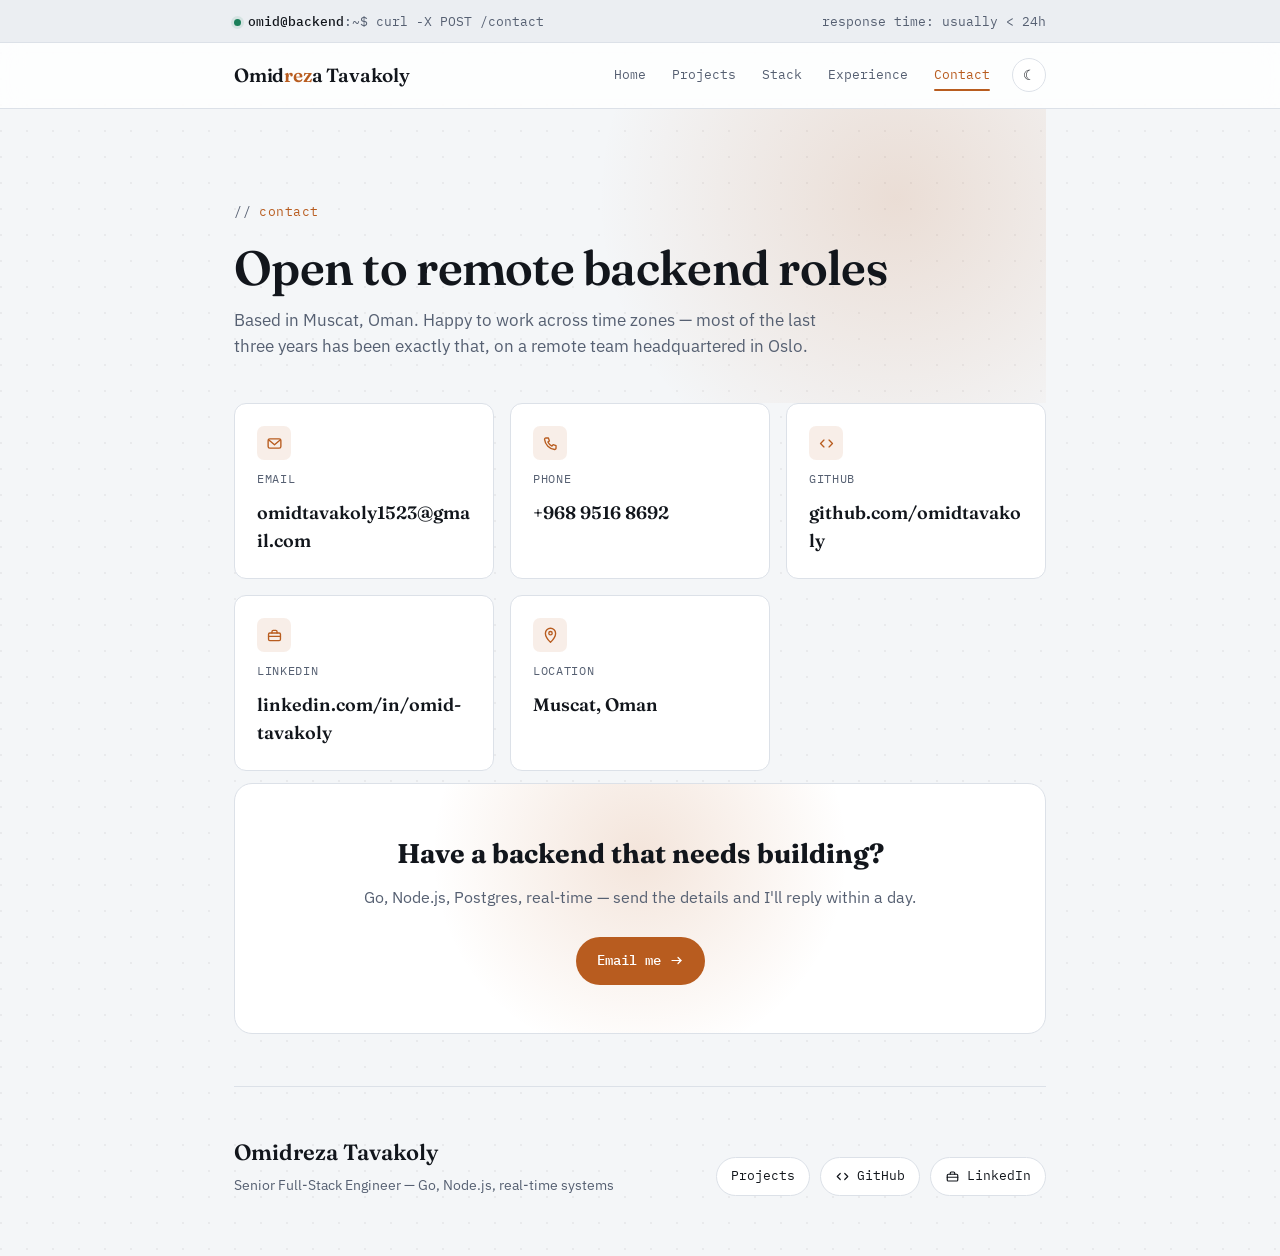
==== commit ba479b79: "Add dedicated Stack page New stack.html breaks the tech stack into seven categories (languages, back" ====
--- a/contact.html
+++ b/contact.html
@@ -27,6 +27,7 @@
     <div class="nav-links">
       <a href="index.html">Home</a>
       <a href="projects.html">Projects</a>
+      <a href="stack.html">Stack</a>
       <a href="experience.html">Experience</a>
       <a href="contact.html" aria-current="page">Contact</a>
       <button class="theme-toggle" id="theme-toggle" type="button" aria-label="Toggle theme">☾</button>
--- a/assets/styles.css
+++ b/assets/styles.css
@@ -268,6 +268,28 @@
 .card-foot a { color: var(--accent); text-decoration: none; }
 .card-foot a:hover { text-decoration: underline; }
 
+/* ---------- stack page ---------- */
+.stack-page-grid { display: grid; grid-template-columns: repeat(auto-fit, minmax(320px, 1fr)); gap: 20px; }
+.stack-card {
+  background: var(--surface); border: 1px solid var(--border); border-radius: var(--radius-md);
+  padding: 24px 26px; transition: border-color .2s ease, transform .2s ease, box-shadow .2s ease;
+}
+.stack-card:hover { transform: translateY(-2px); border-color: var(--border-strong); box-shadow: 0 16px 30px -20px var(--shadow-color-strong); }
+.stack-card-head { display: flex; align-items: center; gap: 12px; margin-bottom: 18px; }
+.stack-card-head .icon-badge {
+  width: 36px; height: 36px; border-radius: var(--radius-sm); flex-shrink: 0;
+  background: var(--accent-soft); color: var(--accent);
+  display: inline-flex; align-items: center; justify-content: center;
+}
+.stack-card-head .icon-badge .icon { width: 18px; height: 18px; }
+.stack-card-head h3 { font-family: var(--font-display); font-size: 19px; font-weight: 600; margin: 0; }
+.stack-primary { display: flex; flex-wrap: wrap; gap: 9px; margin-bottom: 14px; }
+.tag-primary {
+  font-family: var(--font-mono); font-size: 13px; font-weight: 500; color: var(--accent);
+  background: var(--accent-soft); border: 1px solid transparent; padding: 6px 13px; border-radius: var(--radius-sm);
+}
+.stack-secondary { display: flex; flex-wrap: wrap; gap: 8px; padding-top: 14px; border-top: 1px dashed var(--border); }
+
 /* ---------- deployment log / experience timeline ---------- */
 .timeline { display: flex; flex-direction: column; }
 .tl-item { display: grid; grid-template-columns: 132px 28px 1fr; column-gap: var(--space-5); padding-bottom: var(--space-8); }
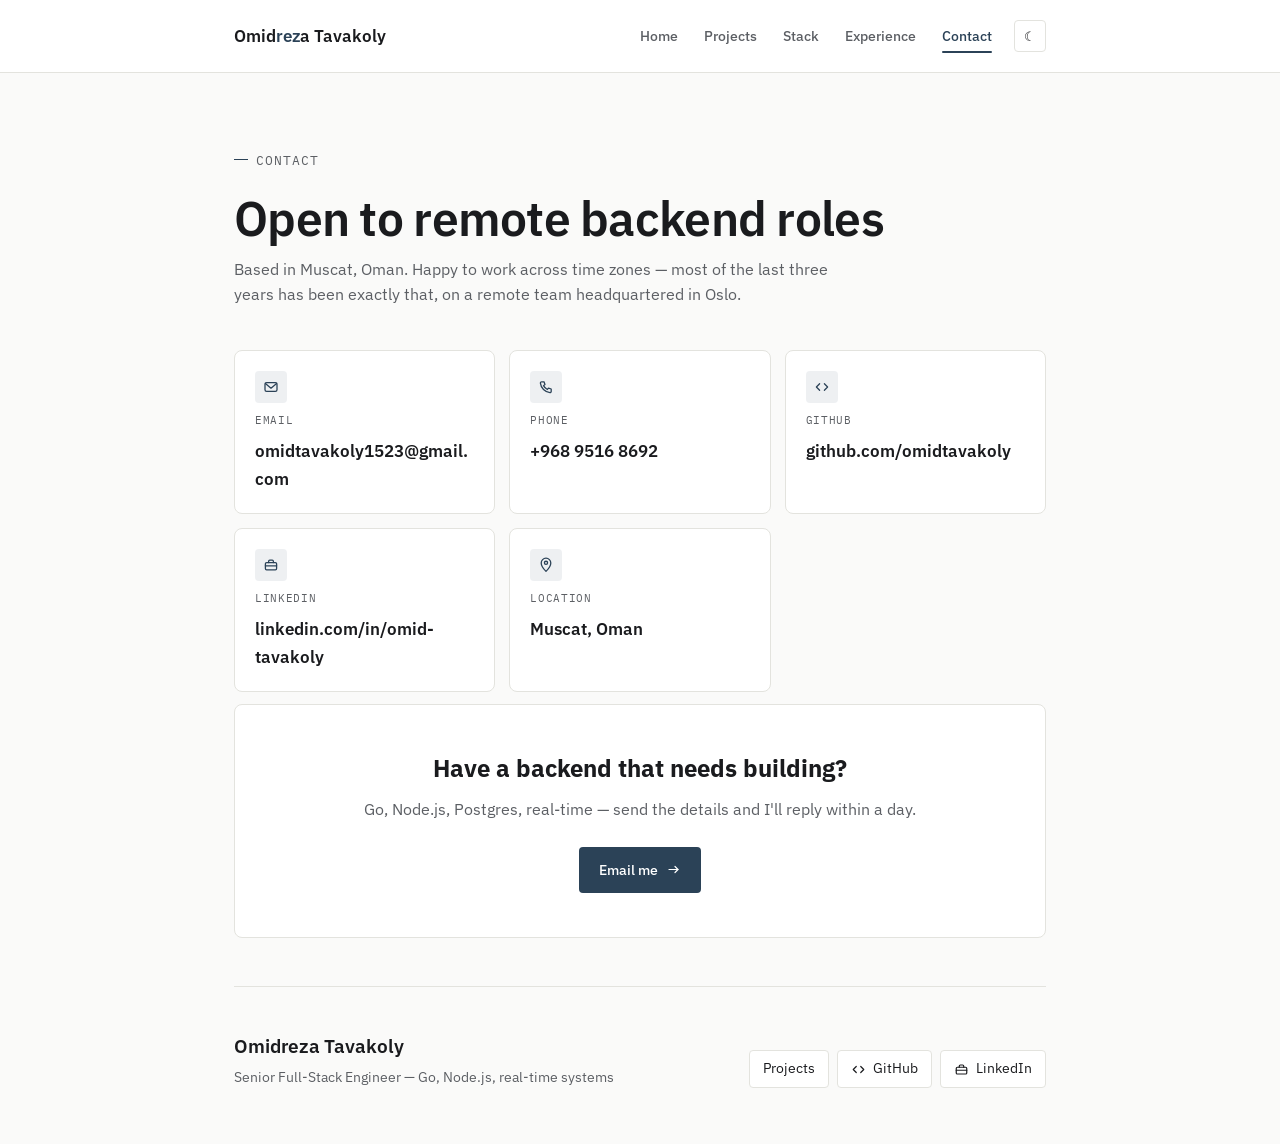
==== commit 8eb7b82a: "Restrained redesign, drop terminal/glow theming Removed the topbar terminal flavor line, ambient glo" ====
--- a/contact.html
+++ b/contact.html
@@ -8,18 +8,11 @@
 <link rel="icon" type="image/svg+xml" href="assets/favicon.svg">
 <link rel="preconnect" href="https://fonts.googleapis.com">
 <link rel="preconnect" href="https://fonts.gstatic.com" crossorigin>
-<link href="https://fonts.googleapis.com/css2?family=Fraunces:opsz,wght@9..144,400;9..144,500;9..144,600;9..144,700&family=IBM+Plex+Sans:wght@400;500;600&family=IBM+Plex+Mono:wght@400;500;600&display=swap" rel="stylesheet">
+<link href="https://fonts.googleapis.com/css2?family=IBM+Plex+Sans:wght@400;500;600;700&family=IBM+Plex+Mono:wght@400;500;600&display=swap" rel="stylesheet">
 <link rel="stylesheet" href="assets/styles.css">
 <script>(function(){try{var t=localStorage.getItem('theme');if(t)document.documentElement.setAttribute('data-theme',t);}catch(e){}})();</script>
 </head>
 <body>
-
-<div class="topbar">
-  <div class="topbar-inner">
-    <span><span class="dot"></span><b>omid@backend</b>:~$ curl -X POST /contact</span>
-    <span>response time: usually &lt; 24h</span>
-  </div>
-</div>
 
 <nav class="site-nav">
   <div class="nav-inner">
--- a/assets/styles.css
+++ b/assets/styles.css
@@ -1,81 +1,70 @@
 /* Omidreza Tavakoly — portfolio. Tokens first, components second. */
 
 :root {
-  --bg: #F4F6F8;
+  --bg: #FAFAF9;
   --surface: #FFFFFF;
-  --surface-2: #EBEEF2;
-  --surface-translucent: rgba(255, 255, 255, 0.82);
-  --border: #DCE1E8;
-  --border-strong: #C7CFDA;
-  --text: #12161C;
-  --text-dim: #566072;
-  --accent: #B85C1F;
+  --surface-2: #F1F1EE;
+  --border: #E3E3DE;
+  --border-strong: #CBCBC4;
+  --text: #1A1B1E;
+  --text-dim: #5C5F64;
+  --accent: #2B4257;
   --accent-ink: #FFFFFF;
-  --accent-soft: rgba(184, 92, 31, 0.10);
-  --accent-glow: rgba(184, 92, 31, 0.16);
-  --status: #1A7F5A;
-  --status-soft: rgba(26, 127, 90, 0.10);
-  --grid-dot: rgba(18, 22, 28, 0.05);
-  --shadow-color: rgba(23, 28, 36, 0.10);
-  --shadow-color-strong: rgba(23, 28, 36, 0.16);
-
-  --font-display: 'Fraunces', Georgia, 'Times New Roman', serif;
+  --accent-soft: rgba(43, 66, 87, 0.08);
+  --status: #2F6B4F;
+  --status-soft: rgba(47, 107, 79, 0.08);
+  --shadow-color: rgba(23, 25, 28, 0.08);
+  --shadow-color-strong: rgba(23, 25, 28, 0.13);
+
+  --font-display: 'IBM Plex Sans', -apple-system, BlinkMacSystemFont, 'Segoe UI', sans-serif;
   --font-body: 'IBM Plex Sans', -apple-system, BlinkMacSystemFont, 'Segoe UI', sans-serif;
   --font-mono: 'IBM Plex Mono', ui-monospace, 'SFMono-Regular', Menlo, monospace;
 
   --space-1: 4px; --space-2: 8px; --space-3: 12px; --space-4: 16px;
   --space-5: 24px; --space-6: 32px; --space-7: 48px; --space-8: 64px; --space-9: 96px;
-  --radius-sm: 7px; --radius-md: 12px; --radius-lg: 18px; --radius-pill: 999px;
+  --radius-sm: 4px; --radius-md: 6px; --radius-lg: 8px; --radius-pill: 999px;
 }
 
 @media (prefers-color-scheme: dark) {
   :root:not([data-theme="light"]) {
-    --bg: #0B0F14;
-    --surface: #11161D;
-    --surface-2: #161D26;
-    --surface-translucent: rgba(13, 17, 23, 0.72);
-    --border: #232C38;
-    --border-strong: #303B4A;
-    --text: #E7ECF2;
-    --text-dim: #8B97A8;
-    --accent: #FF9A4D;
-    --accent-ink: #1A1005;
-    --accent-soft: rgba(255, 154, 77, 0.14);
-    --accent-glow: rgba(255, 154, 77, 0.16);
-    --status: #4FD8A5;
-    --status-soft: rgba(79, 216, 165, 0.14);
-    --grid-dot: rgba(255, 255, 255, 0.045);
-    --shadow-color: rgba(0, 0, 0, 0.35);
-    --shadow-color-strong: rgba(0, 0, 0, 0.5);
+    --bg: #15181B;
+    --surface: #1C2024;
+    --surface-2: #23282C;
+    --border: #2D3236;
+    --border-strong: #3C4348;
+    --text: #ECEDEE;
+    --text-dim: #999FA5;
+    --accent: #8FB4C4;
+    --accent-ink: #0E1618;
+    --accent-soft: rgba(143, 180, 196, 0.12);
+    --status: #7BC29A;
+    --status-soft: rgba(123, 194, 154, 0.12);
+    --shadow-color: rgba(0, 0, 0, 0.3);
+    --shadow-color-strong: rgba(0, 0, 0, 0.45);
   }
 }
 :root[data-theme="dark"] {
-  --bg: #0B0F14;
-  --surface: #11161D;
-  --surface-2: #161D26;
-  --surface-translucent: rgba(13, 17, 23, 0.72);
-  --border: #232C38;
-  --border-strong: #303B4A;
-  --text: #E7ECF2;
-  --text-dim: #8B97A8;
-  --accent: #FF9A4D;
-  --accent-ink: #1A1005;
-  --accent-soft: rgba(255, 154, 77, 0.14);
-  --accent-glow: rgba(255, 154, 77, 0.16);
-  --status: #4FD8A5;
-  --status-soft: rgba(79, 216, 165, 0.14);
-  --grid-dot: rgba(255, 255, 255, 0.045);
-  --shadow-color: rgba(0, 0, 0, 0.35);
-  --shadow-color-strong: rgba(0, 0, 0, 0.5);
+  --bg: #15181B;
+  --surface: #1C2024;
+  --surface-2: #23282C;
+  --border: #2D3236;
+  --border-strong: #3C4348;
+  --text: #ECEDEE;
+  --text-dim: #999FA5;
+  --accent: #8FB4C4;
+  --accent-ink: #0E1618;
+  --accent-soft: rgba(143, 180, 196, 0.12);
+  --status: #7BC29A;
+  --status-soft: rgba(123, 194, 154, 0.12);
+  --shadow-color: rgba(0, 0, 0, 0.3);
+  --shadow-color-strong: rgba(0, 0, 0, 0.45);
 }
 
 * { box-sizing: border-box; }
 html { color-scheme: light dark; }
 body {
   margin: 0;
-  background:
-    radial-gradient(circle at 1px 1px, var(--grid-dot) 1px, transparent 0) 0 0 / 26px 26px,
-    var(--bg);
+  background: var(--bg);
   color: var(--text);
   font-family: var(--font-body);
   font-size: 16px;
@@ -86,213 +75,161 @@
 ::selection { background: var(--accent-soft); color: var(--text); }
 a { color: inherit; }
 img { max-width: 100%; }
-hr.rule { border: none; height: 1px; background: linear-gradient(90deg, var(--border), transparent 85%); margin: 0; }
 
 .wrap { max-width: 860px; margin: 0 auto; padding: 0 24px; }
 .icon { width: 15px; height: 15px; flex-shrink: 0; stroke: currentColor; fill: none; stroke-width: 1.6; stroke-linecap: round; stroke-linejoin: round; }
-
-/* ---------- topbar ---------- */
-.topbar { border-bottom: 1px solid var(--border); background: var(--surface-2); }
-.topbar-inner {
-  max-width: 860px; margin: 0 auto; padding: 11px 24px;
-  display: flex; align-items: center; justify-content: space-between;
-  font-family: var(--font-mono); font-size: 12.5px; color: var(--text-dim);
-}
-.topbar b { color: var(--text); font-weight: 500; }
-.dot {
-  display: inline-block; width: 7px; height: 7px; border-radius: 50%;
-  background: var(--status); margin-right: 7px;
-  box-shadow: 0 0 0 3px var(--status-soft);
-  animation: pulse 2.4s ease-in-out infinite;
-}
-@media (prefers-reduced-motion: reduce) { .dot { animation: none; } }
-@keyframes pulse { 0%, 100% { opacity: 1; } 50% { opacity: .45; } }
-
-@media (max-width: 480px) {
-  .topbar-inner { flex-direction: column; align-items: flex-start; gap: 4px; }
-}
 
 /* ---------- nav ---------- */
 nav.site-nav {
   position: sticky; top: 0; z-index: 40;
   border-bottom: 1px solid var(--border);
-  background: var(--surface-translucent);
-  backdrop-filter: blur(12px); -webkit-backdrop-filter: blur(12px);
-  transition: box-shadow .25s ease, border-color .25s ease;
-}
-nav.site-nav.is-scrolled { box-shadow: 0 12px 28px -18px var(--shadow-color-strong); }
+  background: var(--surface);
+  transition: box-shadow .2s ease;
+}
+nav.site-nav.is-scrolled { box-shadow: 0 8px 20px -16px var(--shadow-color-strong); }
 .nav-inner {
-  max-width: 860px; margin: 0 auto; padding: 15px 24px;
+  max-width: 860px; margin: 0 auto; padding: 18px 24px;
   display: flex; align-items: center; justify-content: space-between; gap: 20px;
 }
 .wordmark {
-  font-family: var(--font-display); font-weight: 600; font-size: 19px;
-  text-decoration: none; color: var(--text); letter-spacing: -0.01em;
+  font-family: var(--font-display); font-weight: 600; font-size: 17px;
+  text-decoration: none; color: var(--text); letter-spacing: -0.005em;
 }
 .wordmark span { color: var(--accent); }
 .nav-links { display: flex; align-items: center; gap: 2px; flex-wrap: wrap; }
 .nav-links a {
   position: relative;
-  font-family: var(--font-mono); font-size: 13px; text-decoration: none;
+  font-family: var(--font-body); font-size: 14px; font-weight: 500; text-decoration: none;
   color: var(--text-dim); padding: 7px 12px; border-radius: var(--radius-sm);
   transition: color .15s ease, background-color .15s ease;
 }
 .nav-links a:hover { color: var(--text); background: var(--surface-2); }
 .nav-links a[aria-current="page"] { color: var(--accent); }
 .nav-links a[aria-current="page"]::after {
-  content: ""; position: absolute; left: 12px; right: 12px; bottom: 2px;
+  content: ""; position: absolute; left: 12px; right: 12px; bottom: 1px;
   height: 2px; border-radius: 2px; background: var(--accent);
 }
 .theme-toggle {
   border: 1px solid var(--border); background: var(--surface);
-  color: var(--text); border-radius: 20px; width: 34px; height: 34px;
-  cursor: pointer; font-size: 14px; display: inline-flex;
+  color: var(--text); border-radius: var(--radius-sm); width: 32px; height: 32px;
+  cursor: pointer; font-size: 13px; display: inline-flex;
   align-items: center; justify-content: center; margin-left: 8px;
-  transition: border-color .15s ease, transform .15s ease, background-color .15s ease;
-}
-.theme-toggle:hover { background: var(--surface-2); border-color: var(--border-strong); transform: rotate(-8deg); }
+  transition: border-color .15s ease, background-color .15s ease;
+}
+.theme-toggle:hover { background: var(--surface-2); border-color: var(--border-strong); }
 
 /* ---------- hero ---------- */
-.hero { position: relative; padding: 80px 0 60px; overflow: hidden; }
-.hero::before {
-  content: ""; position: absolute; top: -220px; right: -160px; width: 620px; height: 620px;
-  background: radial-gradient(circle, var(--accent-glow) 0%, transparent 68%);
-  pointer-events: none; z-index: 0;
-}
-.hero > * { position: relative; z-index: 1; }
+.hero { padding: 64px 0 52px; }
 .eyebrow {
   display: inline-flex; align-items: center; gap: 8px;
-  font-family: var(--font-mono); font-size: 13px; color: var(--accent);
-  letter-spacing: .04em; margin-bottom: 20px;
-}
-.eyebrow::before { content: "//"; color: var(--text-dim); }
+  font-family: var(--font-mono); font-size: 12.5px; color: var(--text-dim);
+  letter-spacing: .08em; text-transform: uppercase; margin-bottom: 22px;
+}
+.eyebrow::before { content: ""; width: 14px; height: 1px; background: var(--accent); }
 h1 {
   font-family: var(--font-display); font-weight: 600;
-  font-size: clamp(38px, 6vw, 58px); line-height: 1.04; letter-spacing: -0.015em;
-  margin: 0 0 14px; text-wrap: balance;
+  font-size: clamp(34px, 5.2vw, 48px); line-height: 1.1; letter-spacing: -0.015em;
+  margin: 0 0 12px; text-wrap: balance;
 }
 .role {
-  font-family: var(--font-display); font-style: italic; font-weight: 500;
-  font-size: clamp(17px, 2.4vw, 21px); color: var(--text-dim);
-  margin: 0 0 26px; text-wrap: balance;
-}
-.summary { max-width: 62ch; color: var(--text-dim); font-size: 16.5px; margin: 0 0 32px; }
-.contact-row { display: flex; flex-wrap: wrap; gap: 10px; }
+  font-family: var(--font-body); font-weight: 400;
+  font-size: clamp(16px, 2vw, 18px); color: var(--text-dim);
+  margin: 0 0 24px; text-wrap: balance;
+}
+.summary { max-width: 62ch; color: var(--text-dim); font-size: 16px; margin: 0 0 30px; }
+.contact-row { display: flex; flex-wrap: wrap; gap: 9px; }
 
 .pill {
-  display: inline-flex; align-items: center; gap: 7px; font-family: var(--font-mono);
-  font-size: 13px; padding: 8px 14px; border-radius: var(--radius-pill); border: 1px solid var(--border);
+  display: inline-flex; align-items: center; gap: 7px; font-family: var(--font-body);
+  font-size: 13.5px; padding: 7px 13px; border-radius: var(--radius-sm); border: 1px solid var(--border);
   background: var(--surface); color: var(--text); text-decoration: none;
-  transition: border-color .15s ease, color .15s ease, transform .15s ease, background-color .15s ease;
-}
-.pill:hover { border-color: var(--border-strong); transform: translateY(-1px); }
+  transition: border-color .15s ease, color .15s ease, background-color .15s ease;
+}
+.pill:hover { border-color: var(--border-strong); background: var(--surface-2); }
 .pill.primary { background: var(--accent); color: var(--accent-ink); border-color: var(--accent); font-weight: 500; }
-.pill.primary:hover { box-shadow: 0 10px 22px -10px var(--accent-glow); }
+.pill.primary:hover { opacity: .92; background: var(--accent); }
 
 .btn {
-  display: inline-flex; align-items: center; gap: 8px; font-family: var(--font-mono);
-  font-size: 13.5px; font-weight: 500; padding: 12px 20px; border-radius: var(--radius-pill);
+  display: inline-flex; align-items: center; gap: 8px; font-family: var(--font-body);
+  font-size: 14px; font-weight: 500; padding: 11px 19px; border-radius: var(--radius-sm);
   text-decoration: none; border: 1px solid transparent; cursor: pointer;
-  transition: transform .18s ease, box-shadow .18s ease, border-color .18s ease, background-color .18s ease, color .18s ease;
-}
-.btn .icon { transition: transform .18s ease; }
-.btn:hover .icon { transform: translateX(3px); }
+  transition: border-color .15s ease, background-color .15s ease, color .15s ease;
+}
 .btn-primary { background: var(--accent); color: var(--accent-ink); }
-.btn-primary:hover { transform: translateY(-2px); box-shadow: 0 14px 28px -12px var(--accent-glow); }
+.btn-primary:hover { opacity: .92; }
 .btn-ghost { background: var(--surface); border-color: var(--border); color: var(--text); }
-.btn-ghost:hover { border-color: var(--accent); color: var(--accent); transform: translateY(-2px); }
-
-/* ---------- stat strip ---------- */
-.stat-strip {
-  display: flex; flex-wrap: wrap; gap: var(--space-7);
-  margin-top: var(--space-2); padding-top: var(--space-6); border-top: 1px solid var(--border);
-}
-.stat { display: flex; flex-direction: column; gap: 3px; }
-.stat .num {
-  font-family: var(--font-mono); font-size: 27px; font-weight: 600; color: var(--text);
-  font-variant-numeric: tabular-nums; letter-spacing: -0.01em;
-}
-.stat .label { font-family: var(--font-mono); font-size: 11px; text-transform: uppercase; letter-spacing: .07em; color: var(--text-dim); }
+.btn-ghost:hover { border-color: var(--accent); color: var(--accent); }
 
 /* ---------- section scaffolding ---------- */
-section { padding: 52px 0; border-top: 1px solid var(--border); }
+section { padding: 48px 0; border-top: 1px solid var(--border); }
 section:first-of-type { border-top: none; }
 .section-label {
-  font-family: var(--font-mono); font-size: 12.5px; letter-spacing: .06em;
+  font-family: var(--font-mono); font-size: 12px; letter-spacing: .08em;
   text-transform: uppercase; color: var(--text-dim); margin: 0 0 10px;
-}
-.section-label::before { content: "// "; color: var(--accent); }
-h2.section-title { font-family: var(--font-display); font-size: 30px; font-weight: 600; margin: 0 0 30px; text-wrap: balance; }
-.section-intro { color: var(--text-dim); max-width: 62ch; margin: -16px 0 30px; font-size: 15px; }
+  display: flex; align-items: center; gap: 8px;
+}
+.section-label::before { content: ""; width: 14px; height: 1px; background: var(--accent); }
+h2.section-title { font-family: var(--font-display); font-size: 26px; font-weight: 600; margin: 0 0 28px; text-wrap: balance; }
+.section-intro { color: var(--text-dim); max-width: 62ch; margin: -14px 0 28px; font-size: 15px; }
 
 /* ---------- stack ---------- */
-.stack-grid { display: grid; grid-template-columns: repeat(auto-fit, minmax(230px, 1fr)); gap: 26px 32px; }
+.stack-grid { display: grid; grid-template-columns: repeat(auto-fit, minmax(230px, 1fr)); gap: 24px 32px; }
 .stack-group h3 {
-  display: flex; align-items: center; gap: 8px;
-  font-family: var(--font-mono); font-size: 12.5px; text-transform: uppercase;
-  letter-spacing: .05em; color: var(--accent); margin: 0 0 10px; font-weight: 500;
-}
-.stack-group h3::before { content: ""; width: 6px; height: 6px; border-radius: 50%; background: var(--accent); }
+  font-family: var(--font-mono); font-size: 12px; text-transform: uppercase;
+  letter-spacing: .06em; color: var(--text-dim); margin: 0 0 10px; font-weight: 500;
+  padding-bottom: 8px; border-bottom: 1px solid var(--border);
+}
 .stack-group p { margin: 0; color: var(--text); font-size: 14.5px; line-height: 1.7; }
 
 /* ---------- projects ---------- */
-.projects { display: flex; flex-direction: column; gap: 20px; }
+.projects { display: flex; flex-direction: column; gap: 16px; }
 .card {
-  position: relative; overflow: hidden;
-  background: var(--surface); border: 1px solid var(--border); border-radius: var(--radius-md);
-  padding: 26px 28px;
-  transition: transform .2s ease, border-color .2s ease, box-shadow .2s ease;
-}
-.card::before {
-  content: ""; position: absolute; top: 0; left: 0; right: 0; height: 3px;
-  background: var(--accent); transform: scaleX(0); transform-origin: left;
-  transition: transform .3s ease;
-}
-.card:hover { transform: translateY(-3px); border-color: var(--border-strong); box-shadow: 0 18px 34px -20px var(--shadow-color-strong); }
-.card:hover::before { transform: scaleX(1); }
-.card-head { display: flex; align-items: baseline; justify-content: space-between; gap: 16px; flex-wrap: wrap; margin-bottom: 12px; }
-.route { font-family: var(--font-mono); font-size: 12.5px; color: var(--text-dim); }
-.route .verb { color: var(--accent); font-weight: 500; }
-.status-pill { font-family: var(--font-mono); font-size: 11.5px; padding: 3px 10px; border-radius: var(--radius-pill); white-space: nowrap; }
+  background: var(--surface); border: 1px solid var(--border); border-radius: var(--radius-lg);
+  padding: 24px 26px;
+  transition: border-color .15s ease, box-shadow .15s ease;
+}
+.card:hover { border-color: var(--border-strong); box-shadow: 0 4px 16px -8px var(--shadow-color); }
+.card-head { display: flex; align-items: center; justify-content: flex-end; gap: 16px; flex-wrap: wrap; margin-bottom: 6px; }
+.status-pill { font-family: var(--font-mono); font-size: 11px; padding: 3px 9px; border-radius: var(--radius-sm); white-space: nowrap; }
 .status-pill.private { color: var(--text-dim); border: 1px solid var(--border); }
 .status-pill.org { color: var(--accent); background: var(--accent-soft); border: 1px solid transparent; }
 .status-pill.public { color: var(--status); background: var(--status-soft); border: 1px solid transparent; }
-.card h3.proj-title { font-family: var(--font-display); font-size: 22px; font-weight: 600; margin: 2px 0 12px; text-wrap: balance; }
+.card h3.proj-title { font-family: var(--font-display); font-size: 20px; font-weight: 600; margin: 2px 0 12px; text-wrap: balance; }
 .card p.desc { color: var(--text-dim); font-size: 15px; margin: 0 0 18px; max-width: 68ch; }
-.tags { display: flex; flex-wrap: wrap; gap: 8px; }
+.tags { display: flex; flex-wrap: wrap; gap: 7px; }
 .tag {
-  font-family: var(--font-mono); font-size: 12px; color: var(--text); background: var(--surface-2);
-  border: 1px solid var(--border); padding: 4px 10px; border-radius: var(--radius-sm);
-}
-.card-foot { margin-top: 18px; padding-top: 15px; border-top: 1px dashed var(--border); font-family: var(--font-mono); font-size: 12.5px; color: var(--text-dim); }
+  font-family: var(--font-mono); font-size: 11.5px; color: var(--text); background: var(--surface-2);
+  border: 1px solid var(--border); padding: 4px 9px; border-radius: var(--radius-sm);
+}
+.card-foot { margin-top: 18px; padding-top: 15px; border-top: 1px solid var(--border); font-size: 13.5px; color: var(--text-dim); }
 .card-foot a { color: var(--accent); text-decoration: none; }
 .card-foot a:hover { text-decoration: underline; }
 
 /* ---------- stack page ---------- */
-.stack-page-grid { display: grid; grid-template-columns: repeat(auto-fit, minmax(320px, 1fr)); gap: 20px; }
+.stack-page-grid { display: grid; grid-template-columns: repeat(auto-fit, minmax(320px, 1fr)); gap: 16px; }
 .stack-card {
-  background: var(--surface); border: 1px solid var(--border); border-radius: var(--radius-md);
-  padding: 24px 26px; transition: border-color .2s ease, transform .2s ease, box-shadow .2s ease;
-}
-.stack-card:hover { transform: translateY(-2px); border-color: var(--border-strong); box-shadow: 0 16px 30px -20px var(--shadow-color-strong); }
-.stack-card-head { display: flex; align-items: center; gap: 12px; margin-bottom: 18px; }
+  background: var(--surface); border: 1px solid var(--border); border-radius: var(--radius-lg);
+  padding: 22px 24px; transition: border-color .15s ease, box-shadow .15s ease;
+}
+.stack-card:hover { border-color: var(--border-strong); box-shadow: 0 4px 16px -8px var(--shadow-color); }
+.stack-card-head { display: flex; align-items: center; gap: 11px; margin-bottom: 16px; }
 .stack-card-head .icon-badge {
-  width: 36px; height: 36px; border-radius: var(--radius-sm); flex-shrink: 0;
+  width: 32px; height: 32px; border-radius: var(--radius-sm); flex-shrink: 0;
   background: var(--accent-soft); color: var(--accent);
   display: inline-flex; align-items: center; justify-content: center;
 }
-.stack-card-head .icon-badge .icon { width: 18px; height: 18px; }
-.stack-card-head h3 { font-family: var(--font-display); font-size: 19px; font-weight: 600; margin: 0; }
-.stack-primary { display: flex; flex-wrap: wrap; gap: 9px; margin-bottom: 14px; }
+.stack-card-head .icon-badge .icon { width: 16px; height: 16px; }
+.stack-card-head h3 { font-family: var(--font-display); font-size: 16.5px; font-weight: 600; margin: 0; }
+.stack-primary { display: flex; flex-wrap: wrap; gap: 8px; margin-bottom: 13px; }
 .tag-primary {
-  font-family: var(--font-mono); font-size: 13px; font-weight: 500; color: var(--accent);
-  background: var(--accent-soft); border: 1px solid transparent; padding: 6px 13px; border-radius: var(--radius-sm);
-}
-.stack-secondary { display: flex; flex-wrap: wrap; gap: 8px; padding-top: 14px; border-top: 1px dashed var(--border); }
+  font-family: var(--font-mono); font-size: 12.5px; font-weight: 500; color: var(--accent);
+  background: var(--accent-soft); border: 1px solid transparent; padding: 5px 11px; border-radius: var(--radius-sm);
+}
+.stack-secondary { display: flex; flex-wrap: wrap; gap: 7px; padding-top: 13px; border-top: 1px solid var(--border); }
 
 /* ---------- deployment log / experience timeline ---------- */
 .timeline { display: flex; flex-direction: column; }
-.tl-item { display: grid; grid-template-columns: 132px 28px 1fr; column-gap: var(--space-5); padding-bottom: var(--space-8); }
+.tl-item { display: grid; grid-template-columns: 132px 20px 1fr; column-gap: var(--space-5); padding-bottom: var(--space-8); }
 .tl-item:last-child { padding-bottom: 0; }
 .tl-date { font-family: var(--font-mono); font-size: 12.5px; color: var(--text-dim); padding-top: 4px; text-align: right; font-variant-numeric: tabular-nums; }
 .tl-marker { position: relative; display: flex; justify-content: center; }
@@ -302,61 +239,52 @@
 }
 .tl-item:last-child .tl-marker::before { display: none; }
 .tl-dot {
-  width: 11px; height: 11px; border-radius: 50%; margin-top: 5px;
-  background: var(--accent); box-shadow: 0 0 0 4px var(--accent-soft); flex-shrink: 0;
-}
-.tl-body h3 { font-family: var(--font-body); font-size: 17.5px; font-weight: 600; margin: 0 0 2px; }
-.tl-role { font-family: var(--font-mono); font-size: 12.5px; color: var(--accent); margin: 0 0 14px; }
+  width: 8px; height: 8px; border-radius: 50%; margin-top: 6px;
+  background: var(--accent); flex-shrink: 0;
+}
+.tl-body h3 { font-family: var(--font-display); font-size: 17px; font-weight: 600; margin: 0 0 2px; }
+.tl-role { font-family: var(--font-body); font-size: 13.5px; color: var(--text-dim); margin: 0 0 14px; }
 .tl-body ul { margin: 0; padding-left: 18px; color: var(--text-dim); font-size: 14.5px; }
 .tl-body li { margin-bottom: 6px; }
 .tl-body a { color: var(--accent); text-decoration: none; }
 .tl-body a:hover { text-decoration: underline; }
 
 @media (max-width: 620px) {
-  .tl-item { grid-template-columns: 22px 1fr; column-gap: var(--space-4); }
+  .tl-item { grid-template-columns: 16px 1fr; column-gap: var(--space-4); }
   .tl-date { display: none; }
   .tl-marker::before { top: 18px; bottom: calc(var(--space-8) * -1); }
 }
 
-/* ---------- stack list on experience page (reuses stack-grid) ---------- */
-
 /* ---------- contact page ---------- */
-.contact-grid { display: grid; grid-template-columns: repeat(auto-fit, minmax(220px, 1fr)); gap: 16px; }
+.contact-grid { display: grid; grid-template-columns: repeat(auto-fit, minmax(220px, 1fr)); gap: 14px; }
 .contact-card {
-  background: var(--surface); border: 1px solid var(--border); border-radius: var(--radius-md);
-  padding: 22px; display: flex; flex-direction: column; gap: 10px; text-decoration: none;
-  transition: transform .18s ease, border-color .18s ease, box-shadow .18s ease;
-}
-.contact-card:hover { transform: translateY(-3px); border-color: var(--border-strong); box-shadow: 0 16px 30px -20px var(--shadow-color-strong); }
+  background: var(--surface); border: 1px solid var(--border); border-radius: var(--radius-lg);
+  padding: 20px; display: flex; flex-direction: column; gap: 9px; text-decoration: none;
+  transition: border-color .15s ease, box-shadow .15s ease;
+}
+.contact-card:hover { border-color: var(--border-strong); box-shadow: 0 4px 16px -8px var(--shadow-color); }
 .contact-card .icon-badge {
-  width: 34px; height: 34px; border-radius: var(--radius-sm);
+  width: 32px; height: 32px; border-radius: var(--radius-sm);
   background: var(--accent-soft); color: var(--accent);
   display: inline-flex; align-items: center; justify-content: center;
 }
-.contact-card .icon-badge .icon { width: 17px; height: 17px; }
-.contact-card .k { font-family: var(--font-mono); font-size: 11.5px; color: var(--text-dim); text-transform: uppercase; letter-spacing: .06em; }
-.contact-card .v { font-family: var(--font-display); font-size: 18px; font-weight: 600; color: var(--text); overflow-wrap: anywhere; }
+.contact-card .icon-badge .icon { width: 16px; height: 16px; }
+.contact-card .k { font-family: var(--font-mono); font-size: 11px; color: var(--text-dim); text-transform: uppercase; letter-spacing: .06em; }
+.contact-card .v { font-family: var(--font-display); font-size: 17px; font-weight: 600; color: var(--text); overflow-wrap: anywhere; }
 
 .cta-block {
-  position: relative; overflow: hidden;
-  background: var(--surface); border: 1px solid var(--border); border-radius: var(--radius-lg);
-  padding: 48px 40px; text-align: center; margin-top: var(--space-3);
-}
-.cta-block::before {
-  content: ""; position: absolute; top: -140px; left: 50%; transform: translateX(-50%);
-  width: 420px; height: 420px; background: radial-gradient(circle, var(--accent-glow) 0%, transparent 70%);
-  pointer-events: none;
-}
-.cta-block > * { position: relative; }
-.cta-block h2 { font-family: var(--font-display); font-size: 27px; margin: 0 0 10px; text-wrap: balance; }
-.cta-block p { color: var(--text-dim); margin: 0 0 26px; }
+  background: var(--surface); border: 1px solid var(--border); border-radius: var(--radius-lg);
+  padding: 44px 36px; text-align: center; margin-top: var(--space-3);
+}
+.cta-block h2 { font-family: var(--font-display); font-size: 24px; margin: 0 0 10px; text-wrap: balance; }
+.cta-block p { color: var(--text-dim); margin: 0 0 24px; }
 
 /* ---------- footer ---------- */
-footer { border-top: 1px solid var(--border); padding: 48px 0 60px; }
+footer { border-top: 1px solid var(--border); padding: 44px 0 56px; }
 footer .foot-inner { display: flex; justify-content: space-between; align-items: flex-end; flex-wrap: wrap; gap: 20px; }
-footer .foot-title { font-family: var(--font-display); font-size: 22px; font-weight: 600; margin: 0 0 4px; }
+footer .foot-title { font-family: var(--font-display); font-size: 19px; font-weight: 600; margin: 0 0 4px; }
 footer .foot-sub { color: var(--text-dim); font-size: 14px; margin: 0; }
-footer .foot-links { display: flex; gap: 10px; flex-wrap: wrap; }
+footer .foot-links { display: flex; gap: 8px; flex-wrap: wrap; }
 
 a:focus-visible, .pill:focus-visible, .btn:focus-visible, .theme-toggle:focus-visible, .contact-card:focus-visible, .nav-links a:focus-visible {
   outline: 2px solid var(--accent); outline-offset: 2px;
